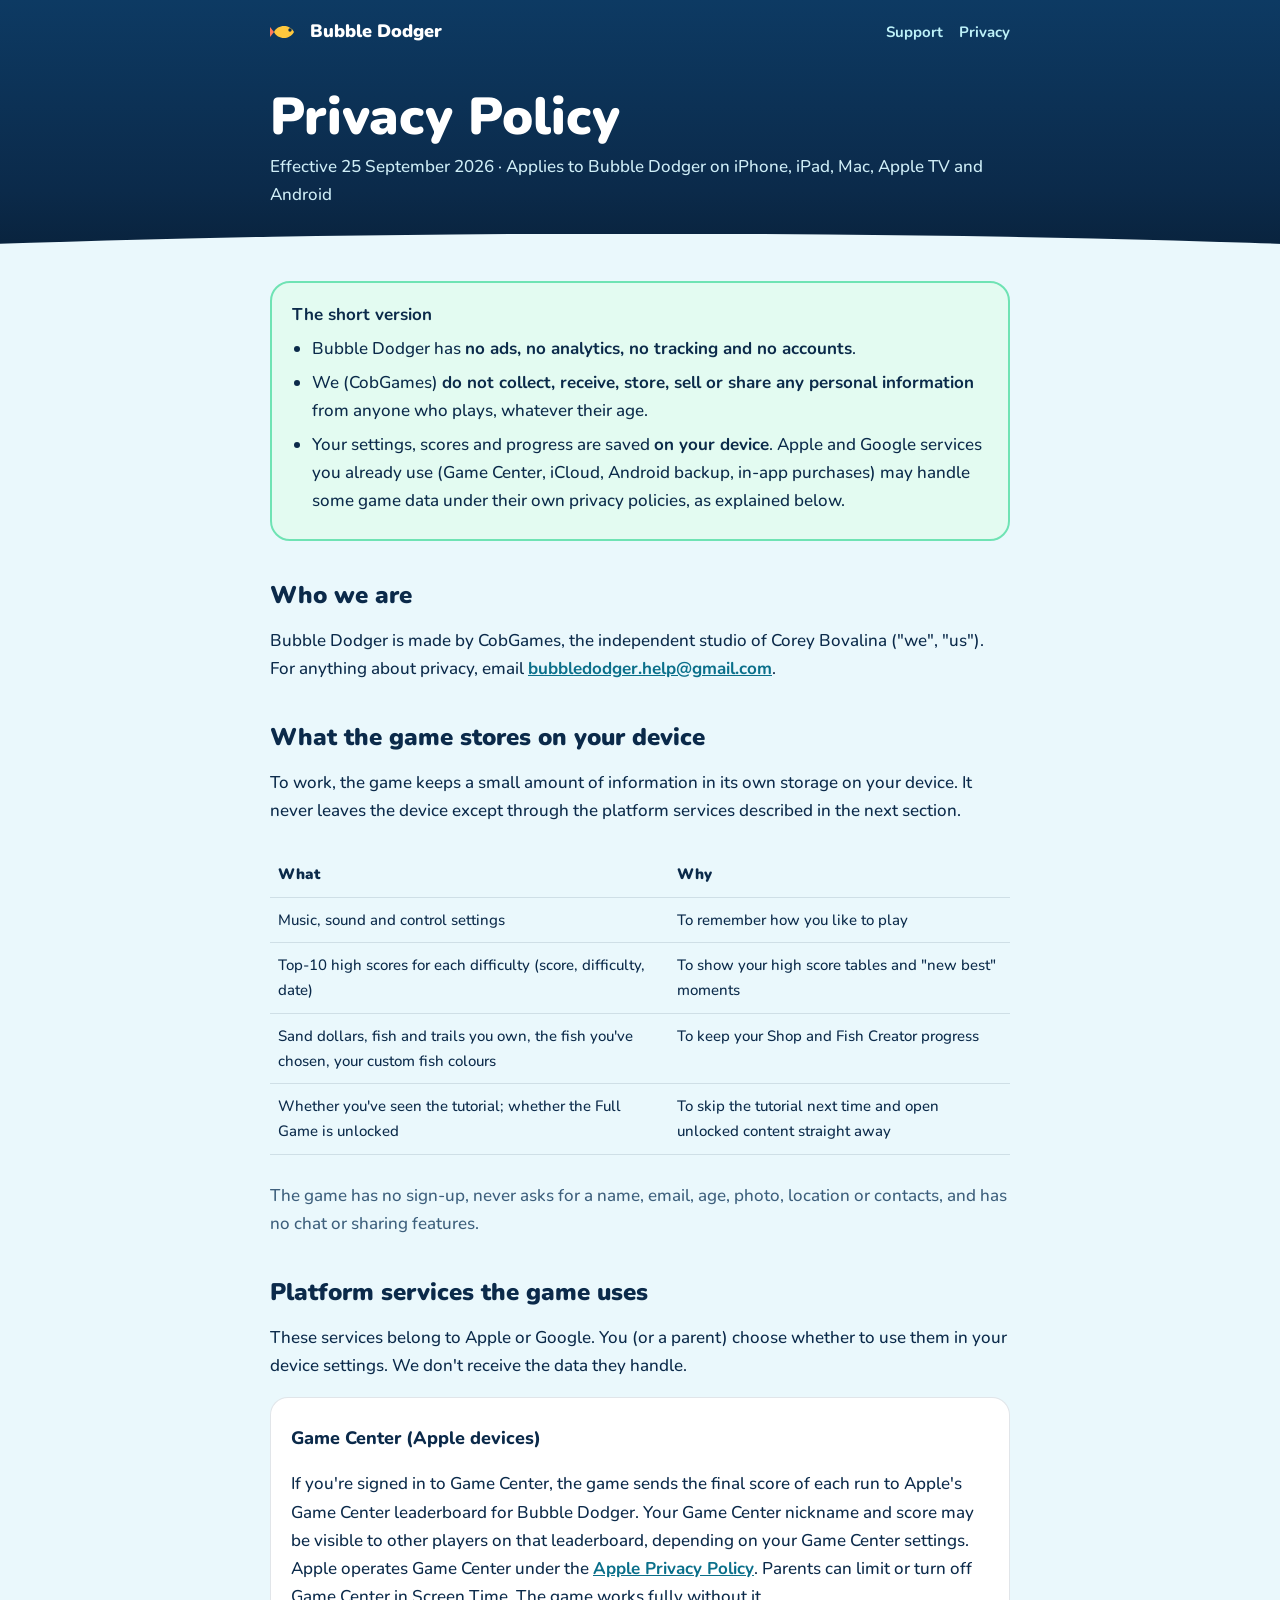
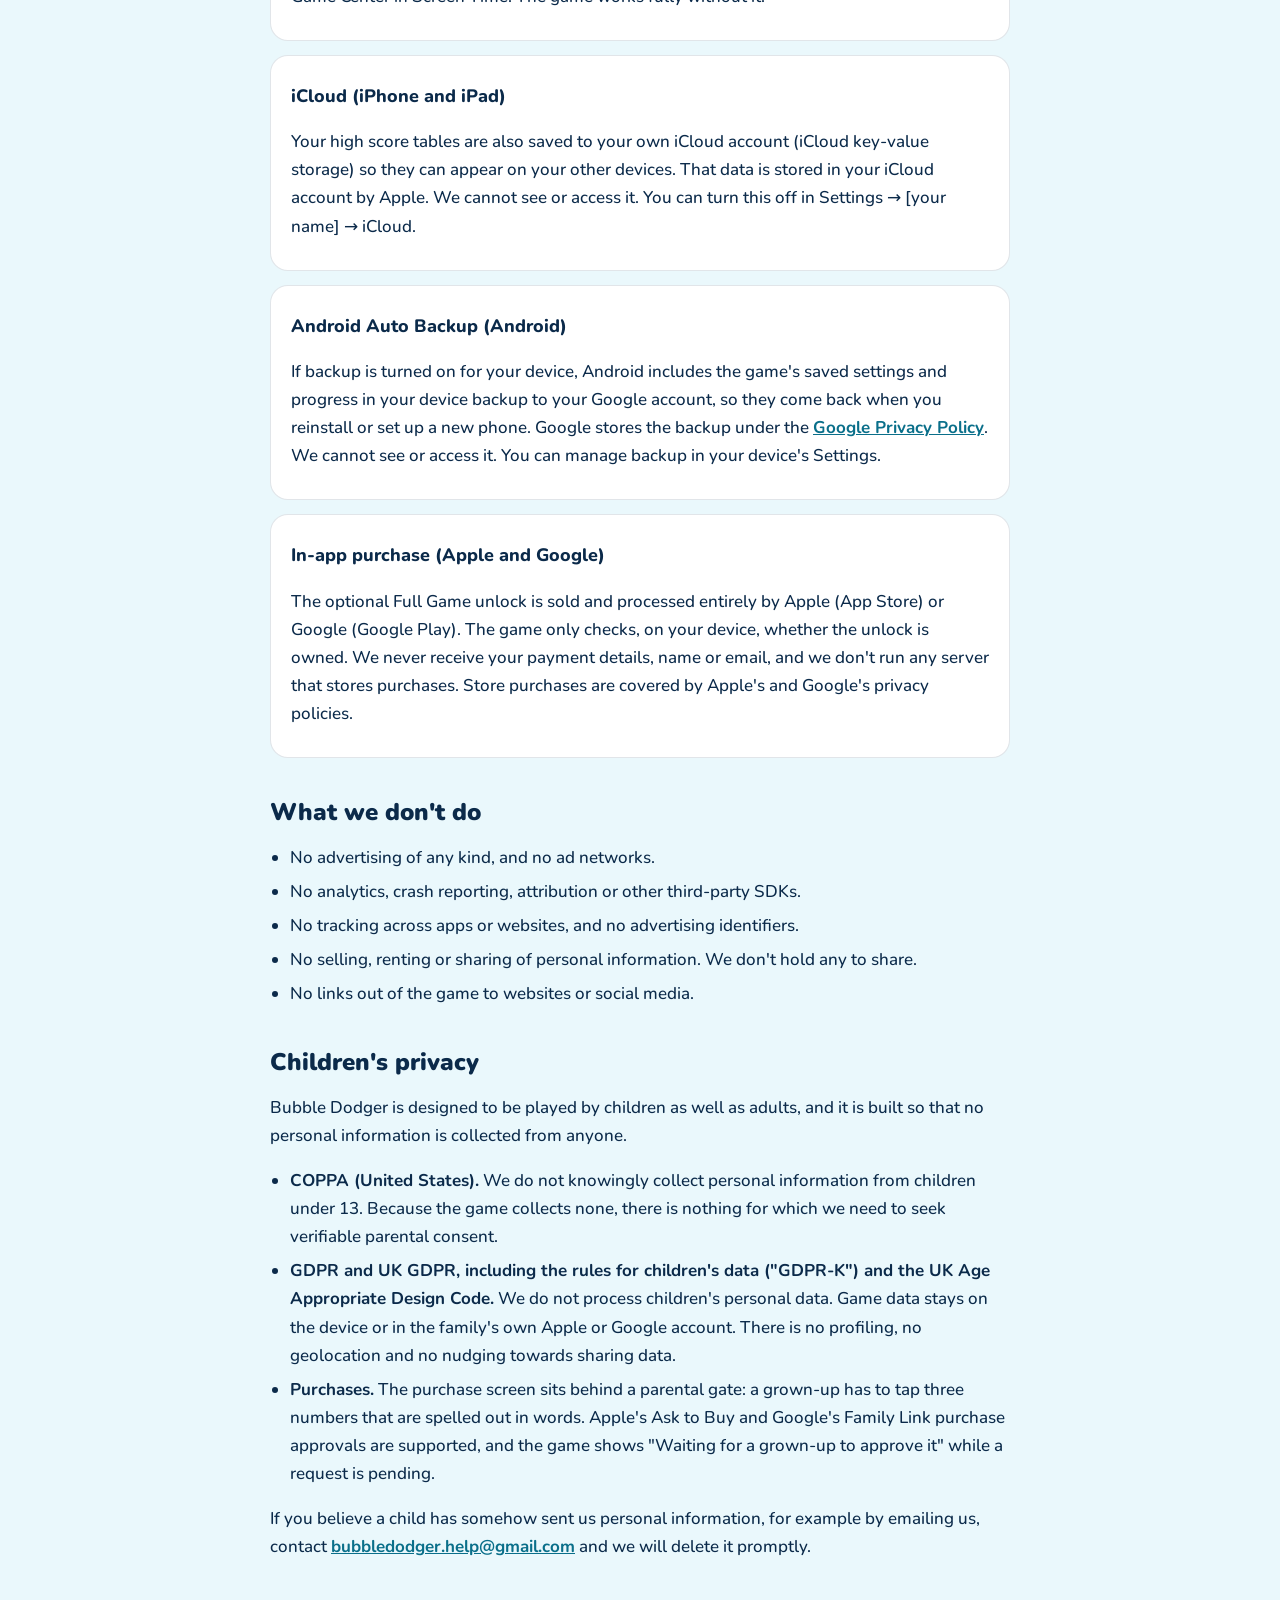
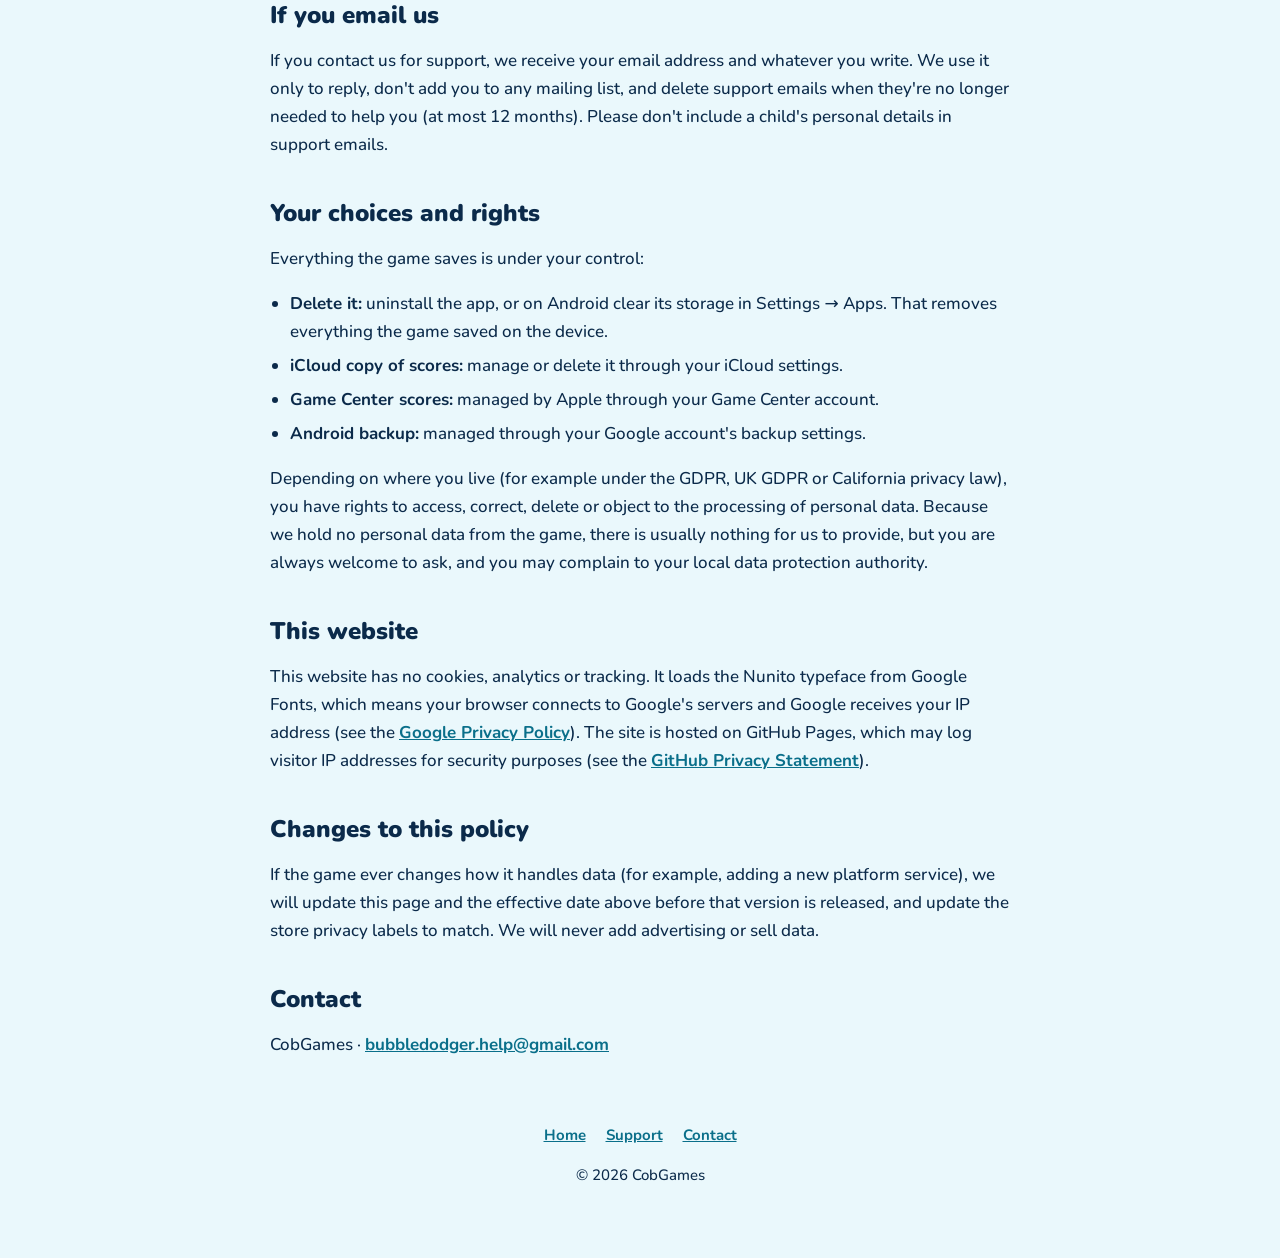
==== privacy.html @ 07b8d1ce "Bubble Dodger website: home, support and privacy policy Co-Authored-By: Claude Opus 5.5 <noreply@ant" ====
<!doctype html>
<html lang="en">
<head>
<meta charset="utf-8">
<meta name="viewport" content="width=device-width, initial-scale=1, viewport-fit=cover">
<title>Bubble Dodger Privacy</title>
<meta name="description" content="Bubble Dodger privacy policy. No ads, no analytics, no accounts, and no personal data collected.">
<meta name="color-scheme" content="light dark">
<meta name="theme-color" content="#0b2a4a">
<link rel="preconnect" href="https://fonts.googleapis.com">
<link rel="preconnect" href="https://fonts.gstatic.com" crossorigin>
<link href="https://fonts.googleapis.com/css2?family=Nunito:wght@500;700;800;900&display=swap" rel="stylesheet">
<style>
:root{
  --navy:#0b2a4a; --aqua:#3fd0e8; --aqua-soft:#bdf1f8; --coral:#ff7a59; --gold:#ffc83d; --mint:#6fe3b4;
  --bg:#eaf8fc; --surface:#ffffff; --text:#0b2a4a; --muted:#3d5f7c; --line:rgba(11,42,74,.12);
  --callout:#e3fbf1; --callout-line:#6fe3b4; --link:#0a6f8a;
}
@media (prefers-color-scheme: dark){
  :root:not([data-theme="light"]){
    --bg:#061a30; --surface:#0f3055; --text:#e8f7fb; --muted:#9cc3d6; --line:rgba(189,241,248,.14);
    --callout:#0e3a3a; --callout-line:#3fb98a; --link:#7fe3f3;
  }
}
:root[data-theme="dark"]{
  --bg:#061a30; --surface:#0f3055; --text:#e8f7fb; --muted:#9cc3d6; --line:rgba(189,241,248,.14);
  --callout:#0e3a3a; --callout-line:#3fb98a; --link:#7fe3f3;
}
*{box-sizing:border-box}
html{-webkit-text-size-adjust:100%}
body{margin:0;background:var(--bg);color:var(--text);font:500 17px/1.65 Nunito,ui-rounded,system-ui,-apple-system,sans-serif}
a{color:var(--link);font-weight:700}
.top{background:linear-gradient(180deg,#0d3a63,#0b2a4a 70%,#082038);color:#fff;padding:0 0 64px;position:relative}
.top::after{content:"";position:absolute;left:0;right:0;bottom:-1px;height:40px;background:var(--bg);clip-path:ellipse(75% 100% at 50% 100%)}
.wrap{max-width:780px;margin:0 auto;padding:0 20px}
nav{display:flex;align-items:center;justify-content:space-between;height:64px}
.brand{display:flex;gap:10px;align-items:center;color:#fff;text-decoration:none;font-weight:900;font-size:18px}
nav .links a{color:var(--aqua-soft);text-decoration:none;margin-left:16px;font-size:15px}
h1{font-weight:900;font-size:clamp(34px,7vw,52px);line-height:1.05;margin:26px 0 8px}
.top p{color:#cfeef7;margin:0}
main{padding:28px 0 20px}
h2{font-weight:900;font-size:24px;margin:40px 0 8px;line-height:1.2}
h3{font-weight:800;font-size:18px;margin:22px 0 4px}
p,li{color:var(--text)} .muted{color:var(--muted)}
ul{padding-left:1.2em} li{margin:6px 0}
.callout{background:var(--callout);border:2px solid var(--callout-line);border-radius:20px;padding:18px 20px;margin:8px 0 0}
.callout ul{margin:6px 0 0}
.card{background:var(--surface);border:1px solid var(--line);border-radius:18px;padding:4px 20px 12px;margin:14px 0}
table{width:100%;border-collapse:collapse;font-size:15px;margin:10px 0}
th,td{text-align:left;padding:10px 8px;border-bottom:1px solid var(--line);vertical-align:top}
th{font-weight:900}
.tablewrap{overflow-x:auto;-webkit-overflow-scrolling:touch}
footer{padding:32px 0 56px;color:var(--muted);font-size:15px;text-align:center}
footer a{margin:0 10px}
</style>
</head>
<body>
<header class="top"><div class="wrap">
  <nav>
    <a class="brand" href="./"><svg width="30" height="22" viewBox="0 0 60 44" aria-hidden="true"><path d="M8 22c6-14 30-18 40 0-10 18-34 14-40 0z" fill="#ffc83d"/><path d="M8 22 0 12v20z" fill="#ff7a59"/><circle cx="40" cy="18" r="3.4" fill="#0b2a4a"/></svg>Bubble Dodger</a>
    <span class="links"><a href="support.html">Support</a><a href="privacy.html" aria-current="page">Privacy</a></span>
  </nav>
  <h1>Privacy Policy</h1>
  <p>Effective 25 September 2026 · Applies to Bubble Dodger on iPhone, iPad, Mac, Apple TV and Android</p>
</div></header>

<main class="wrap">

<div class="callout">
  <b>The short version</b>
  <ul>
    <li>Bubble Dodger has <b>no ads, no analytics, no tracking and no accounts</b>.</li>
    <li>We (CobGames) <b>do not collect, receive, store, sell or share any personal information</b> from anyone who plays, whatever their age.</li>
    <li>Your settings, scores and progress are saved <b>on your device</b>. Apple and Google services you already use (Game Center, iCloud, Android backup, in-app purchases) may handle some game data under their own privacy policies, as explained below.</li>
  </ul>
</div>

<h2>Who we are</h2>
<p>Bubble Dodger is made by CobGames, the independent studio of Corey Bovalina ("we", "us"). For anything about privacy, email <a href="mailto:bubbledodger.help@gmail.com">bubbledodger.help@gmail.com</a>.</p>

<h2>What the game stores on your device</h2>
<p>To work, the game keeps a small amount of information in its own storage on your device. It never leaves the device except through the platform services described in the next section.</p>
<div class="tablewrap"><table>
  <tr><th>What</th><th>Why</th></tr>
  <tr><td>Music, sound and control settings</td><td>To remember how you like to play</td></tr>
  <tr><td>Top-10 high scores for each difficulty (score, difficulty, date)</td><td>To show your high score tables and "new best" moments</td></tr>
  <tr><td>Sand dollars, fish and trails you own, the fish you've chosen, your custom fish colours</td><td>To keep your Shop and Fish Creator progress</td></tr>
  <tr><td>Whether you've seen the tutorial; whether the Full Game is unlocked</td><td>To skip the tutorial next time and open unlocked content straight away</td></tr>
</table></div>
<p class="muted">The game has no sign-up, never asks for a name, email, age, photo, location or contacts, and has no chat or sharing features.</p>

<h2>Platform services the game uses</h2>
<p>These services belong to Apple or Google. You (or a parent) choose whether to use them in your device settings. We don't receive the data they handle.</p>

<div class="card">
  <h3>Game Center (Apple devices)</h3>
  <p>If you're signed in to Game Center, the game sends the final score of each run to Apple's Game Center leaderboard for Bubble Dodger. Your Game Center nickname and score may be visible to other players on that leaderboard, depending on your Game Center settings. Apple operates Game Center under the <a href="https://www.apple.com/legal/privacy/">Apple Privacy Policy</a>. Parents can limit or turn off Game Center in Screen Time. The game works fully without it.</p>
</div>
<div class="card">
  <h3>iCloud (iPhone and iPad)</h3>
  <p>Your high score tables are also saved to your own iCloud account (iCloud key-value storage) so they can appear on your other devices. That data is stored in your iCloud account by Apple. We cannot see or access it. You can turn this off in Settings → [your name] → iCloud.</p>
</div>
<div class="card">
  <h3>Android Auto Backup (Android)</h3>
  <p>If backup is turned on for your device, Android includes the game's saved settings and progress in your device backup to your Google account, so they come back when you reinstall or set up a new phone. Google stores the backup under the <a href="https://policies.google.com/privacy">Google Privacy Policy</a>. We cannot see or access it. You can manage backup in your device's Settings.</p>
</div>
<div class="card">
  <h3>In-app purchase (Apple and Google)</h3>
  <p>The optional Full Game unlock is sold and processed entirely by Apple (App Store) or Google (Google Play). The game only checks, on your device, whether the unlock is owned. We never receive your payment details, name or email, and we don't run any server that stores purchases. Store purchases are covered by Apple's and Google's privacy policies.</p>
</div>

<h2>What we don't do</h2>
<ul>
  <li>No advertising of any kind, and no ad networks.</li>
  <li>No analytics, crash reporting, attribution or other third-party SDKs.</li>
  <li>No tracking across apps or websites, and no advertising identifiers.</li>
  <li>No selling, renting or sharing of personal information. We don't hold any to share.</li>
  <li>No links out of the game to websites or social media.</li>
</ul>

<h2>Children's privacy</h2>
<p>Bubble Dodger is designed to be played by children as well as adults, and it is built so that no personal information is collected from anyone.</p>
<ul>
  <li><b>COPPA (United States).</b> We do not knowingly collect personal information from children under 13. Because the game collects none, there is nothing for which we need to seek verifiable parental consent.</li>
  <li><b>GDPR and UK GDPR, including the rules for children's data ("GDPR-K") and the UK Age Appropriate Design Code.</b> We do not process children's personal data. Game data stays on the device or in the family's own Apple or Google account. There is no profiling, no geolocation and no nudging towards sharing data.</li>
  <li><b>Purchases.</b> The purchase screen sits behind a parental gate: a grown-up has to tap three numbers that are spelled out in words. Apple's Ask to Buy and Google's Family Link purchase approvals are supported, and the game shows "Waiting for a grown-up to approve it" while a request is pending.</li>
</ul>
<p>If you believe a child has somehow sent us personal information, for example by emailing us, contact <a href="mailto:bubbledodger.help@gmail.com">bubbledodger.help@gmail.com</a> and we will delete it promptly.</p>

<h2>If you email us</h2>
<p>If you contact us for support, we receive your email address and whatever you write. We use it only to reply, don't add you to any mailing list, and delete support emails when they're no longer needed to help you (at most 12 months). Please don't include a child's personal details in support emails.</p>

<h2>Your choices and rights</h2>
<p>Everything the game saves is under your control:</p>
<ul>
  <li><b>Delete it:</b> uninstall the app, or on Android clear its storage in Settings → Apps. That removes everything the game saved on the device.</li>
  <li><b>iCloud copy of scores:</b> manage or delete it through your iCloud settings.</li>
  <li><b>Game Center scores:</b> managed by Apple through your Game Center account.</li>
  <li><b>Android backup:</b> managed through your Google account's backup settings.</li>
</ul>
<p>Depending on where you live (for example under the GDPR, UK GDPR or California privacy law), you have rights to access, correct, delete or object to the processing of personal data. Because we hold no personal data from the game, there is usually nothing for us to provide, but you are always welcome to ask, and you may complain to your local data protection authority.</p>

<h2>This website</h2>
<p>This website has no cookies, analytics or tracking. It loads the Nunito typeface from Google Fonts, which means your browser connects to Google's servers and Google receives your IP address (see the <a href="https://policies.google.com/privacy">Google Privacy Policy</a>). The site is hosted on GitHub Pages, which may log visitor IP addresses for security purposes (see the <a href="https://docs.github.com/en/site-policy/privacy-policies/github-general-privacy-statement">GitHub Privacy Statement</a>).</p>

<h2>Changes to this policy</h2>
<p>If the game ever changes how it handles data (for example, adding a new platform service), we will update this page and the effective date above before that version is released, and update the store privacy labels to match. We will never add advertising or sell data.</p>

<h2>Contact</h2>
<p>CobGames · <a href="mailto:bubbledodger.help@gmail.com">bubbledodger.help@gmail.com</a></p>
</main>

<footer><div class="wrap">
  <p><a href="./">Home</a><a href="support.html">Support</a><a href="mailto:bubbledodger.help@gmail.com">Contact</a></p>
  <p>© 2026 CobGames</p>
</div></footer>
</body>
</html>
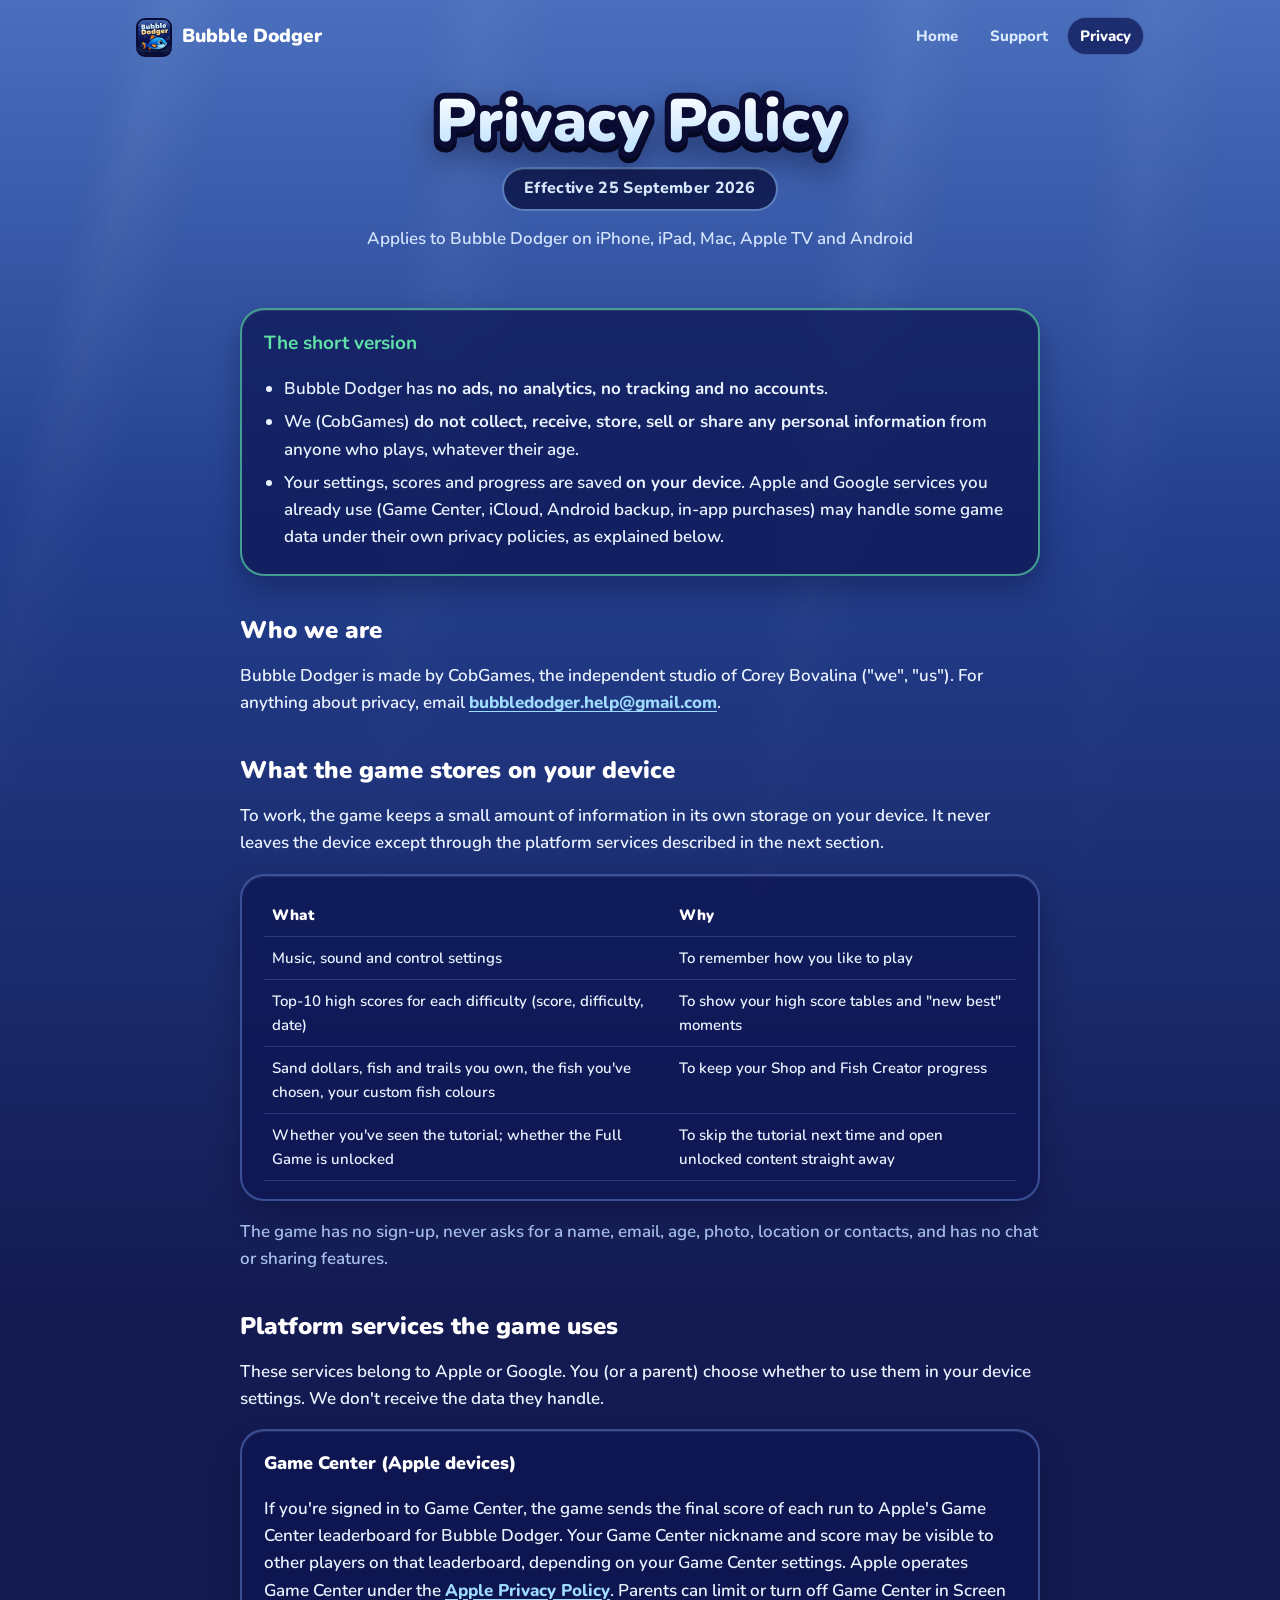
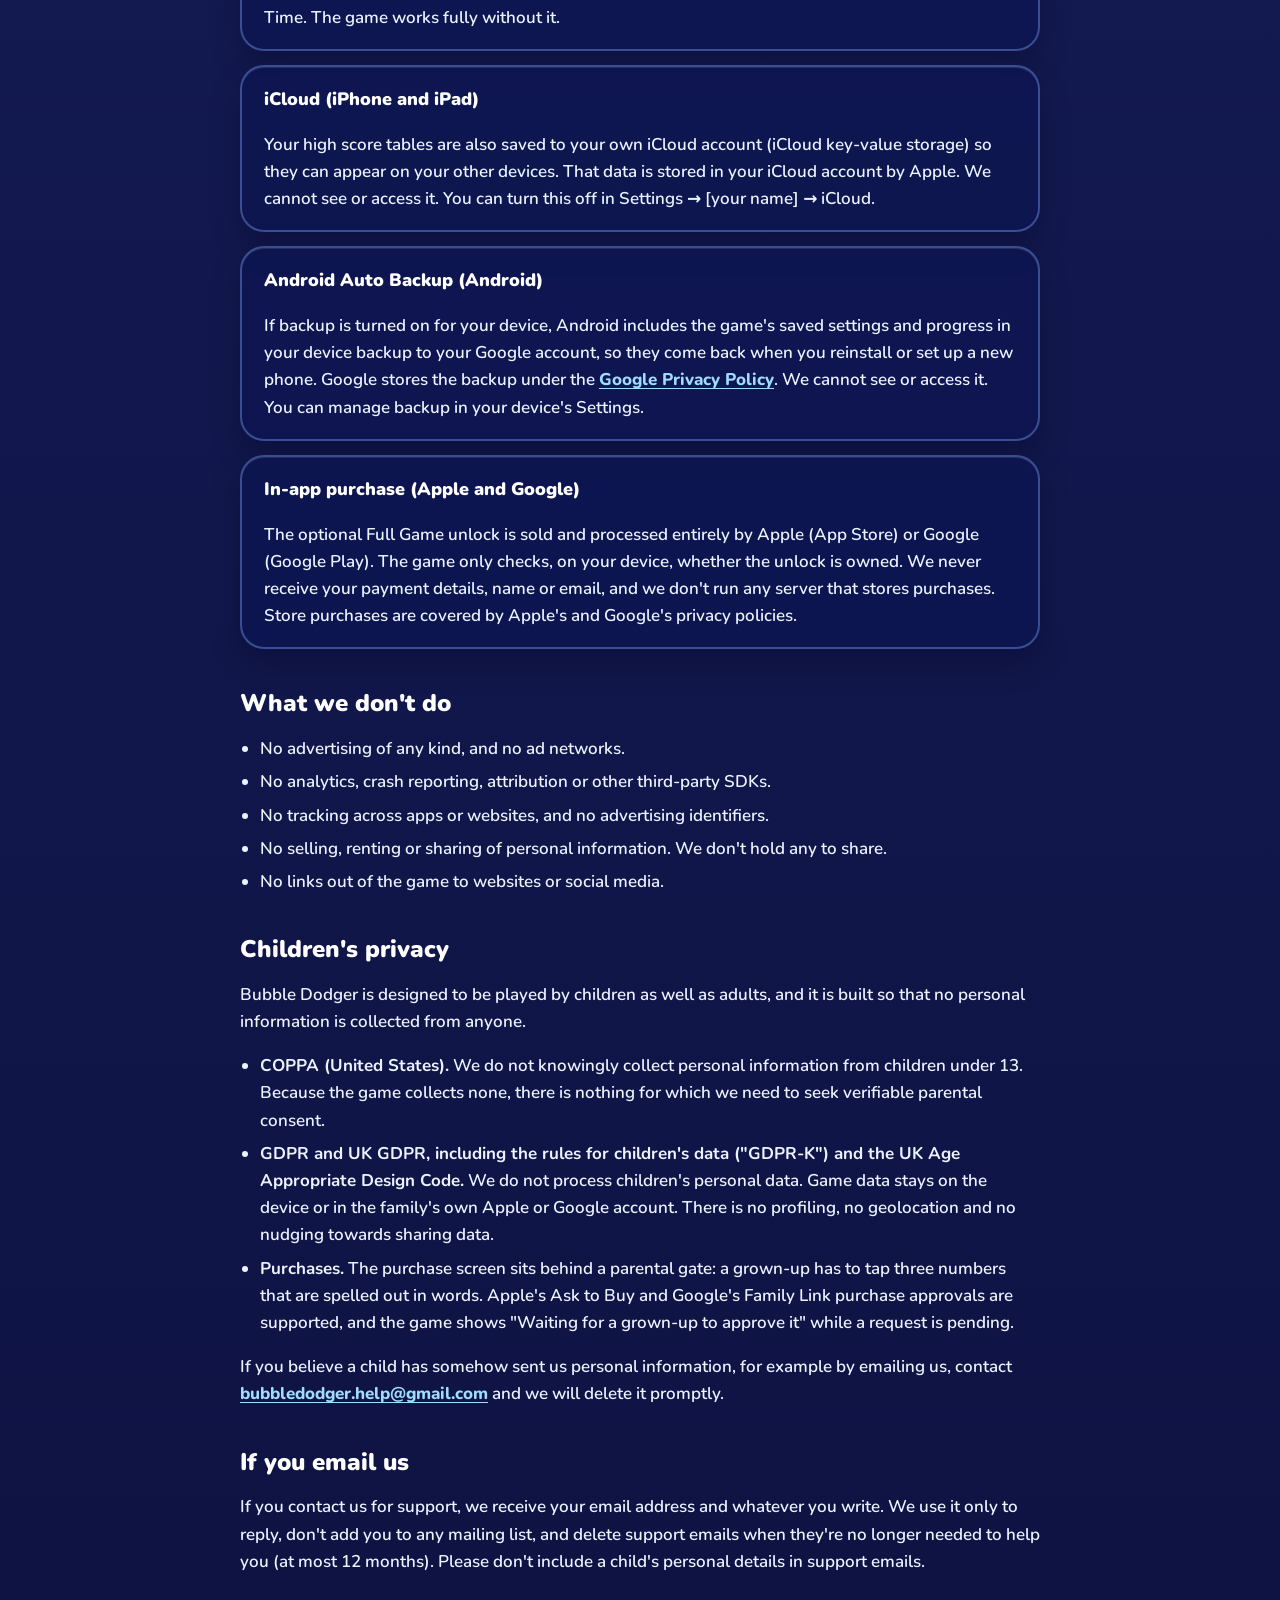
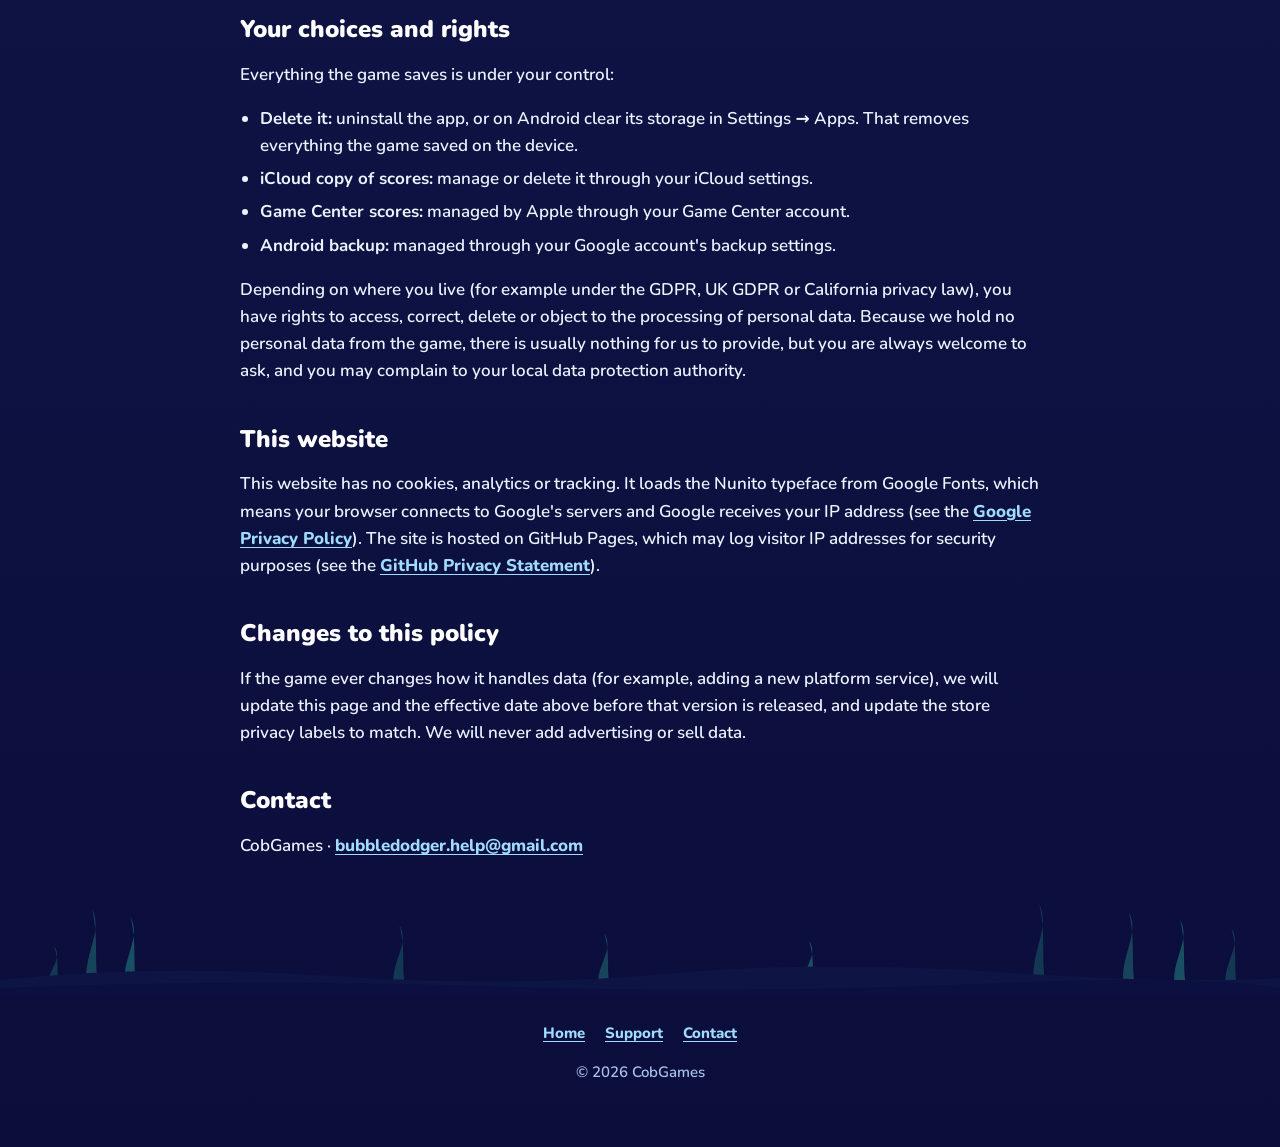
==== commit 3058760e: "Match the site to the game's art: launch lockup, fish, glass bubbles, sticker titles, jelly buttons," ====
--- a/privacy.html
+++ b/privacy.html
@@ -5,69 +5,30 @@
 <meta name="viewport" content="width=device-width, initial-scale=1, viewport-fit=cover">
 <title>Bubble Dodger Privacy</title>
 <meta name="description" content="Bubble Dodger privacy policy. No ads, no analytics, no accounts, and no personal data collected.">
-<meta name="color-scheme" content="light dark">
-<meta name="theme-color" content="#0b2a4a">
+<meta name="theme-color" content="#4a6fbd">
+<link rel="icon" href="img/favicon.png">
+<link rel="apple-touch-icon" href="img/apple-touch-icon.png">
 <link rel="preconnect" href="https://fonts.googleapis.com">
 <link rel="preconnect" href="https://fonts.gstatic.com" crossorigin>
-<link href="https://fonts.googleapis.com/css2?family=Nunito:wght@500;700;800;900&display=swap" rel="stylesheet">
-<style>
-:root{
-  --navy:#0b2a4a; --aqua:#3fd0e8; --aqua-soft:#bdf1f8; --coral:#ff7a59; --gold:#ffc83d; --mint:#6fe3b4;
-  --bg:#eaf8fc; --surface:#ffffff; --text:#0b2a4a; --muted:#3d5f7c; --line:rgba(11,42,74,.12);
-  --callout:#e3fbf1; --callout-line:#6fe3b4; --link:#0a6f8a;
-}
-@media (prefers-color-scheme: dark){
-  :root:not([data-theme="light"]){
-    --bg:#061a30; --surface:#0f3055; --text:#e8f7fb; --muted:#9cc3d6; --line:rgba(189,241,248,.14);
-    --callout:#0e3a3a; --callout-line:#3fb98a; --link:#7fe3f3;
-  }
-}
-:root[data-theme="dark"]{
-  --bg:#061a30; --surface:#0f3055; --text:#e8f7fb; --muted:#9cc3d6; --line:rgba(189,241,248,.14);
-  --callout:#0e3a3a; --callout-line:#3fb98a; --link:#7fe3f3;
-}
-*{box-sizing:border-box}
-html{-webkit-text-size-adjust:100%}
-body{margin:0;background:var(--bg);color:var(--text);font:500 17px/1.65 Nunito,ui-rounded,system-ui,-apple-system,sans-serif}
-a{color:var(--link);font-weight:700}
-.top{background:linear-gradient(180deg,#0d3a63,#0b2a4a 70%,#082038);color:#fff;padding:0 0 64px;position:relative}
-.top::after{content:"";position:absolute;left:0;right:0;bottom:-1px;height:40px;background:var(--bg);clip-path:ellipse(75% 100% at 50% 100%)}
-.wrap{max-width:780px;margin:0 auto;padding:0 20px}
-nav{display:flex;align-items:center;justify-content:space-between;height:64px}
-.brand{display:flex;gap:10px;align-items:center;color:#fff;text-decoration:none;font-weight:900;font-size:18px}
-nav .links a{color:var(--aqua-soft);text-decoration:none;margin-left:16px;font-size:15px}
-h1{font-weight:900;font-size:clamp(34px,7vw,52px);line-height:1.05;margin:26px 0 8px}
-.top p{color:#cfeef7;margin:0}
-main{padding:28px 0 20px}
-h2{font-weight:900;font-size:24px;margin:40px 0 8px;line-height:1.2}
-h3{font-weight:800;font-size:18px;margin:22px 0 4px}
-p,li{color:var(--text)} .muted{color:var(--muted)}
-ul{padding-left:1.2em} li{margin:6px 0}
-.callout{background:var(--callout);border:2px solid var(--callout-line);border-radius:20px;padding:18px 20px;margin:8px 0 0}
-.callout ul{margin:6px 0 0}
-.card{background:var(--surface);border:1px solid var(--line);border-radius:18px;padding:4px 20px 12px;margin:14px 0}
-table{width:100%;border-collapse:collapse;font-size:15px;margin:10px 0}
-th,td{text-align:left;padding:10px 8px;border-bottom:1px solid var(--line);vertical-align:top}
-th{font-weight:900}
-.tablewrap{overflow-x:auto;-webkit-overflow-scrolling:touch}
-footer{padding:32px 0 56px;color:var(--muted);font-size:15px;text-align:center}
-footer a{margin:0 10px}
-</style>
+<link href="https://fonts.googleapis.com/css2?family=Nunito:wght@600;800;900&display=swap" rel="stylesheet">
+<link rel="stylesheet" href="site.css">
 </head>
 <body>
-<header class="top"><div class="wrap">
-  <nav>
-    <a class="brand" href="./"><svg width="30" height="22" viewBox="0 0 60 44" aria-hidden="true"><path d="M8 22c6-14 30-18 40 0-10 18-34 14-40 0z" fill="#ffc83d"/><path d="M8 22 0 12v20z" fill="#ff7a59"/><circle cx="40" cy="18" r="3.4" fill="#0b2a4a"/></svg>Bubble Dodger</a>
-    <span class="links"><a href="support.html">Support</a><a href="privacy.html" aria-current="page">Privacy</a></span>
-  </nav>
-  <h1>Privacy Policy</h1>
-  <p>Effective 25 September 2026 · Applies to Bubble Dodger on iPhone, iPad, Mac, Apple TV and Android</p>
+<div class="rays" aria-hidden="true"></div>
+<nav class="nav"><div class="wrap">
+  <a class="brand" href="./"><img src="img/icon.webp" alt="" width="36" height="36"><span>Bubble Dodger</span></a>
+  <ul><li><a href="./">Home</a></li><li><a href="support.html">Support</a></li><li><a href="privacy.html" aria-current="page">Privacy</a></li></ul>
+</div></nav>
+<header class="page-head"><div class="wrap narrow">
+  <h1 class="sticker" data-text="Privacy Policy"><span>Privacy Policy</span></h1>
+  <span class="pill">Effective 25 September 2026</span>
+  <p>Applies to Bubble Dodger on iPhone, iPad, Mac, Apple TV and Android</p>
 </div></header>
 
-<main class="wrap">
+<main class="prose wrap narrow">
 
-<div class="callout">
-  <b>The short version</b>
+<div class="panel glass callout">
+  <b class="title">The short version</b>
   <ul>
     <li>Bubble Dodger has <b>no ads, no analytics, no tracking and no accounts</b>.</li>
     <li>We (CobGames) <b>do not collect, receive, store, sell or share any personal information</b> from anyone who plays, whatever their age.</li>
@@ -80,7 +41,7 @@
 
 <h2>What the game stores on your device</h2>
 <p>To work, the game keeps a small amount of information in its own storage on your device. It never leaves the device except through the platform services described in the next section.</p>
-<div class="tablewrap"><table>
+<div class="tablewrap panel glass"><table>
   <tr><th>What</th><th>Why</th></tr>
   <tr><td>Music, sound and control settings</td><td>To remember how you like to play</td></tr>
   <tr><td>Top-10 high scores for each difficulty (score, difficulty, date)</td><td>To show your high score tables and "new best" moments</td></tr>
@@ -92,19 +53,19 @@
 <h2>Platform services the game uses</h2>
 <p>These services belong to Apple or Google. You (or a parent) choose whether to use them in your device settings. We don't receive the data they handle.</p>
 
-<div class="card">
+<div class="panel glass">
   <h3>Game Center (Apple devices)</h3>
   <p>If you're signed in to Game Center, the game sends the final score of each run to Apple's Game Center leaderboard for Bubble Dodger. Your Game Center nickname and score may be visible to other players on that leaderboard, depending on your Game Center settings. Apple operates Game Center under the <a href="https://www.apple.com/legal/privacy/">Apple Privacy Policy</a>. Parents can limit or turn off Game Center in Screen Time. The game works fully without it.</p>
 </div>
-<div class="card">
+<div class="panel glass">
   <h3>iCloud (iPhone and iPad)</h3>
   <p>Your high score tables are also saved to your own iCloud account (iCloud key-value storage) so they can appear on your other devices. That data is stored in your iCloud account by Apple. We cannot see or access it. You can turn this off in Settings → [your name] → iCloud.</p>
 </div>
-<div class="card">
+<div class="panel glass">
   <h3>Android Auto Backup (Android)</h3>
   <p>If backup is turned on for your device, Android includes the game's saved settings and progress in your device backup to your Google account, so they come back when you reinstall or set up a new phone. Google stores the backup under the <a href="https://policies.google.com/privacy">Google Privacy Policy</a>. We cannot see or access it. You can manage backup in your device's Settings.</p>
 </div>
-<div class="card">
+<div class="panel glass">
   <h3>In-app purchase (Apple and Google)</h3>
   <p>The optional Full Game unlock is sold and processed entirely by Apple (App Store) or Google (Google Play). The game only checks, on your device, whether the unlock is owned. We never receive your payment details, name or email, and we don't run any server that stores purchases. Store purchases are covered by Apple's and Google's privacy policies.</p>
 </div>
@@ -150,9 +111,11 @@
 <p>CobGames · <a href="mailto:bubbledodger.help@gmail.com">bubbledodger.help@gmail.com</a></p>
 </main>
 
+<div class="seafloor"></div>
 <footer><div class="wrap">
   <p><a href="./">Home</a><a href="support.html">Support</a><a href="mailto:bubbledodger.help@gmail.com">Contact</a></p>
   <p>© 2026 CobGames</p>
 </div></footer>
+<script src="site.js"></script>
 </body>
 </html>
--- a/site.css
+++ b/site.css
@@ -0,0 +1,159 @@
+/* Bubble Dodger website. The look is lifted from the game: the ocean
+   gradient and light rays (OceanTheme), glass bubbles (BubbleFactory),
+   sticker headlines with a navy ink outline (OceanDecor.StickerText),
+   translucent tagline pills, sea-jelly buttons (OceanButton) and the
+   seaweed-and-sand floor (addSeafloor). */
+
+:root{
+  color-scheme:dark;
+  --sea-top:#4a6fbd; --sea-mid:#233f8e; --sea-deep:#141b52; --sea-floor:#0b0e3b;
+  --ink:#0b0c33; --ink-soft:#11185a;
+  --glass:rgba(13,22,82,.72); --glass-line:rgba(130,170,255,.38); --glass-hi:rgba(255,255,255,.10);
+  --text:#eaf3ff; --muted:#a9c2ec; --link:#9fdcff;
+  --ice-a:#ffffff; --ice-b:#bfe2ff;
+  --gold-a:#fff3c2; --gold-b:#ffc44a;
+  --mint:#5fe0a6; --coral:#ff8a66;
+  --weed:#1d5b69; --sand:#0e1545;
+}
+*{box-sizing:border-box}
+html{-webkit-text-size-adjust:100%;background:var(--sea-floor)}
+body{margin:0;min-height:100vh;color:var(--text);
+  font:600 17px/1.6 Nunito,ui-rounded,system-ui,-apple-system,sans-serif;
+  background:linear-gradient(180deg,var(--sea-top) 0,var(--sea-mid) 520px,var(--sea-deep) 1300px,var(--sea-floor) 100%);
+  overflow-x:hidden}
+a{color:var(--link);font-weight:800;text-underline-offset:3px}
+img{max-width:100%;height:auto}
+.wrap{max-width:1040px;margin:0 auto;padding:0 16px}
+.narrow{max-width:800px}
+
+/* ---- light rays and bubbles ------------------------------------------ */
+.rays{position:absolute;inset:0 0 auto 0;height:1100px;pointer-events:none;z-index:0;opacity:.55;
+  background:
+    linear-gradient(104deg,transparent 8%,rgba(255,255,255,.10) 11%,transparent 16%),
+    linear-gradient(97deg,transparent 30%,rgba(255,255,255,.08) 34%,transparent 40%),
+    linear-gradient(100deg,transparent 58%,rgba(255,255,255,.09) 62%,transparent 67%),
+    linear-gradient(95deg,transparent 80%,rgba(255,255,255,.07) 84%,transparent 90%);
+  -webkit-mask-image:linear-gradient(180deg,#000 10%,transparent 95%);mask-image:linear-gradient(180deg,#000 10%,transparent 95%)}
+.bubbles{position:fixed;inset:0;pointer-events:none;z-index:0;overflow:hidden}
+.bubble{position:absolute;bottom:-80px;border-radius:50%;
+  border:1.5px solid var(--rim,rgba(170,215,255,.55));
+  background:
+    radial-gradient(ellipse 22% 12% at 32% 24%,rgba(255,255,255,.85),transparent 70%),
+    radial-gradient(circle at 50% 50%,transparent 58%,rgba(170,210,255,.16) 100%);
+  animation:rise linear infinite}
+.bubble::after{content:"";position:absolute;inset:14%;border-radius:50%;
+  border:2px solid transparent;border-bottom-color:rgba(255,255,255,.45);border-right-color:rgba(255,255,255,.25);transform:rotate(10deg)}
+@keyframes rise{from{transform:translate(0,0)}50%{transform:translate(var(--sway,12px),-55vh)}to{transform:translate(0,-115vh)}}
+
+/* ---- navigation ------------------------------------------------------ */
+.nav{position:relative;z-index:5}
+.nav .wrap{display:flex;align-items:center;justify-content:space-between;height:72px;gap:12px}
+.brand{display:flex;gap:10px;align-items:center;color:#fff;text-decoration:none;font-weight:900;font-size:19px;white-space:nowrap}
+.brand img{width:36px;height:36px;border-radius:9px;border:2px solid var(--ink);box-shadow:0 3px 0 var(--ink)}
+.nav ul{display:flex;gap:6px;list-style:none;margin:0;padding:0}
+.nav ul a{display:block;color:#dbe9ff;text-decoration:none;font-weight:800;font-size:15px;padding:6px 12px;border-radius:999px;border:1.5px solid transparent}
+.nav ul a:hover{background:rgba(255,255,255,.08)}
+.nav ul a[aria-current="page"]{background:var(--glass);border-color:var(--glass-line);color:#fff}
+
+/* ---- sticker headlines (StickerText) --------------------------------- */
+.sticker{position:relative;z-index:0;isolation:isolate;display:inline-block;margin:0;
+  font-weight:900;line-height:1.05;letter-spacing:.005em}
+.sticker>span{background:linear-gradient(180deg,var(--fa,var(--ice-a)) 15%,var(--fb,var(--ice-b)) 85%);
+  -webkit-background-clip:text;background-clip:text;color:transparent}
+.sticker::before{content:attr(data-text);position:absolute;inset:0;z-index:-1;color:var(--ink);
+  -webkit-text-stroke:.2em var(--ink);filter:drop-shadow(0 .09em 0 #060822) drop-shadow(0 .2em .25em rgba(0,0,20,.35))}
+.sticker.gold{--fa:var(--gold-a);--fb:var(--gold-b)}
+.sticker.mint{--fa:#eafff4;--fb:#6fe3b4}
+.sticker.coral{--fa:#ffe7dc;--fb:#ff8f6b}
+h1.sticker{font-size:clamp(38px,8vw,60px)}
+h2.sticker{font-size:clamp(28px,5vw,40px);margin-bottom:6px}
+
+/* ---- glass pill (addTaglinePill) and panels ------------------------- */
+.pill{display:inline-block;padding:7px 20px;border-radius:999px;background:rgba(10,16,64,.78);
+  border:2px solid rgba(140,190,255,.6);color:#d9ecff;font-weight:800;letter-spacing:.02em;font-size:16px;
+  box-shadow:inset 0 1px 0 rgba(255,255,255,.12)}
+.glass{background:var(--glass);border:2px solid var(--glass-line);border-radius:24px;
+  box-shadow:inset 0 1px 0 var(--glass-hi),0 14px 30px rgba(0,0,30,.28);backdrop-filter:blur(4px);-webkit-backdrop-filter:blur(4px)}
+.muted{color:var(--muted)}
+
+/* ---- sea-jelly buttons (OceanButton) --------------------------------- */
+.jelly{--c1:#5aaaf7;--c2:#2a7ad2;--base:#184f97;
+  position:relative;display:inline-flex;align-items:center;justify-content:center;gap:10px;
+  min-height:58px;padding:10px 26px;border-radius:18px;text-decoration:none;color:#fff;
+  font-weight:900;font-size:19px;line-height:1.1;text-shadow:0 2px 0 rgba(0,0,40,.35);
+  background:linear-gradient(180deg,var(--c1),var(--c2));
+  border:3px solid var(--ink);
+  box-shadow:inset 0 2px 0 rgba(255,255,255,.35),inset 0 -3px 0 rgba(0,0,0,.12),0 6px 0 var(--base),0 6px 0 3px var(--ink),0 16px 22px rgba(0,0,30,.35);
+  transition:transform .12s,box-shadow .12s;overflow:hidden}
+.jelly::before{content:"";position:absolute;left:8%;top:7%;width:46%;height:34%;border-radius:50%;
+  background:radial-gradient(ellipse at 40% 40%,rgba(255,255,255,.45),transparent 70%);pointer-events:none}
+.jelly:hover{transform:translateY(-2px)}
+.jelly:active{transform:translateY(5px);box-shadow:inset 0 2px 0 rgba(255,255,255,.3),0 1px 0 var(--base),0 1px 0 3px var(--ink),0 6px 12px rgba(0,0,30,.3)}
+.jelly small{display:block;font-weight:800;font-size:12px;opacity:.85;letter-spacing:.02em}
+.jelly svg{flex:none}
+.jelly.green{--c1:#4fd494;--c2:#1f9a69;--base:#12603f}
+.jelly.gold{--c1:#f6c35a;--c2:#d58b1f;--base:#8a5510}
+.jelly.purple{--c1:#9d88f2;--c2:#6553c2;--base:#3d2f86}
+.jelly.slate{--c1:#7a86b8;--c2:#4c578c;--base:#2d355e}
+
+/* ---- seafloor (addSeafloor) ------------------------------------------ */
+.seafloor{position:relative;height:120px;margin-top:-20px;pointer-events:none}
+.seafloor svg{position:absolute;inset:auto 0 0 0;width:100%;height:120px}
+.weed{transform-origin:bottom center;transform-box:fill-box;animation:sway 5s ease-in-out infinite}
+.weed:nth-child(2n){animation-duration:6.5s;animation-delay:-2s}
+.weed:nth-child(3n){animation-duration:7.5s;animation-delay:-4s}
+@keyframes sway{50%{transform:rotate(6deg)}}
+
+/* ---- swimming fish --------------------------------------------------- */
+.school{position:absolute;inset:0;pointer-events:none;overflow:hidden;z-index:1}
+.swimmer{position:absolute;left:100%;width:var(--w,90px);animation:swim var(--t,26s) linear infinite;animation-delay:var(--d,0s)}
+.swimmer img{display:block;width:100%;animation:bob 2.4s ease-in-out infinite}
+@keyframes swim{from{transform:translateX(0)}to{transform:translateX(calc(-100vw - 100% - 200px))}}
+@keyframes bob{50%{transform:translateY(-7px) rotate(-3deg)}}
+
+/* ---- inner-page header ---------------------------------------------- */
+.page-head{position:relative;text-align:center;padding:18px 0 34px;z-index:2}
+.page-head p{color:#d3e4ff;margin:14px auto 0;max-width:560px}
+.page-head .pill{margin-top:14px}
+.page-head .sticker{display:block}
+
+/* ---- details (FAQ) --------------------------------------------------- */
+details{margin:12px 0;overflow:hidden;border-radius:20px}
+details.glass{border-radius:20px}
+summary{cursor:pointer;list-style:none;padding:16px 58px 16px 20px;font-weight:900;font-size:18px;position:relative;color:#fff}
+summary::-webkit-details-marker{display:none}
+summary::after{content:"+";position:absolute;right:16px;top:50%;transform:translateY(-50%);width:30px;height:30px;border-radius:50%;
+  display:grid;place-items:center;font-weight:900;line-height:1;color:#fff;
+  background:linear-gradient(180deg,#5aaaf7,#2a7ad2);border:2px solid var(--ink);box-shadow:0 3px 0 var(--ink)}
+details[open] summary::after{content:"–"}
+details .a{padding:0 20px 16px}
+details .a p{margin:0 0 10px}
+details ul,details ol{margin:0 0 10px;padding-left:1.2em} details li{margin:4px 0}
+kbd{font:900 14px Nunito,system-ui,sans-serif;color:#fff;background:#243a8a;border:2px solid var(--ink);border-bottom-width:4px;border-radius:8px;padding:0 7px}
+.tablewrap{overflow-x:auto;-webkit-overflow-scrolling:touch}
+table{width:100%;border-collapse:collapse;font-size:15px;margin:8px 0}
+th,td{text-align:left;padding:9px 8px;border-bottom:1px solid rgba(140,180,255,.2);vertical-align:top}
+th{font-weight:900;color:#fff}
+
+/* ---- prose pages ----------------------------------------------------- */
+.prose{position:relative;z-index:2;padding:8px 0 20px}
+.prose h2{font-weight:900;font-size:24px;margin:40px 0 8px;line-height:1.2;color:#fff}
+.prose h3{font-weight:900;font-size:18px;margin:4px 0 4px;color:#fff}
+.prose ul{padding-left:1.2em} .prose li{margin:6px 0}
+.panel{padding:18px 22px;margin:14px 0}
+.panel>:first-child{margin-top:0} .panel>:last-child{margin-bottom:0}
+.callout{border-color:rgba(95,224,166,.65)}
+.callout b.title{display:block;font-size:19px;color:var(--mint)}
+
+footer{position:relative;z-index:2;padding:10px 0 48px;color:var(--muted);font-size:15px;text-align:center}
+footer a{margin:0 10px}
+
+@media (prefers-reduced-motion: reduce){
+  .bubble,.swimmer,.swimmer img,.weed,.float{animation:none!important}
+  .swimmer{display:none}
+}
+@media (max-width:640px){
+  .nav ul a{padding:6px 9px;font-size:14px}
+  .brand span{display:none}
+  .school .swimmer:nth-child(2){display:none}
+}
